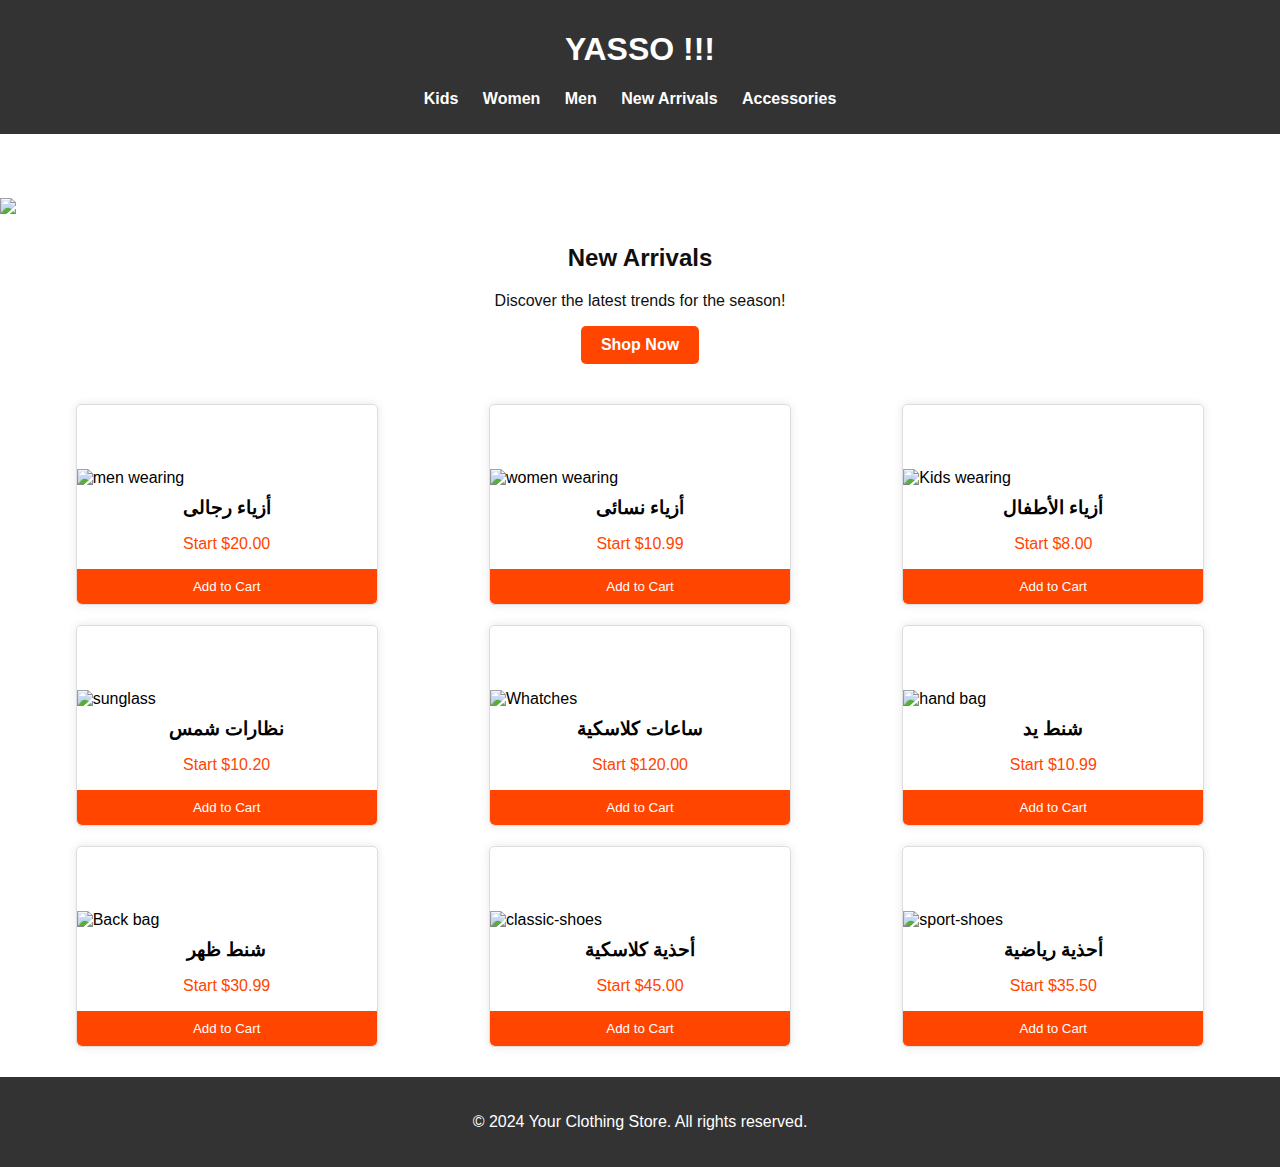
==== index.html @ d33ed579 "main code" ====
<!DOCTYPE html>
<html lang="en">
<head>
    <meta charset="UTF-8">
    <meta name="viewport" content="width=device-width, initial-scale=1.0">
    <link rel="stylesheet" href="styles.css">
    <title>YASSO Wearing</title>
</head>
<body>

    <header>
        <h1>YASSO !!!</h1>
        <nav>
            <ul>
                <li><a href="#kids-section">Kids</a></li>
                <li><a href="#women-section">Women</a></li>
                <li><a href="#men-section">Men</a></li>
              <li><a href="#arrival-section"> New Arrivals</a></li>
              <li><a href="#accessories-section">Accessories</a></li>
            </ul>
        </nav>
      	
    </header>
    <div id="header-banner">
        <img src="output.jpg">
    </div>
    <section id="featured-banner">
        <div class="banner-content">
            <h2>New Arrivals</h2>
            <p>Discover the latest trends for the season!</p>
          
            <a href="#new-arrivals" class="btn">Shop Now</a>
        </div>
    </section>

    <!-- Other sections and content can be added here -->

   <section class="product-cards">
        <div class="card" id="men-section">
            <img src="men-wearing.jpg" alt="men wearing">
            <h3>أزياء رجالى</h3>
            <p class="price">Start $20.00</p>
            <button onclick="myFunction()">Add to Cart</button>
        </div>

        <div class="card" id="women-section">
            <img src="women-wear.jpg" alt="women wearing">
            <h3>أزياء نسائى</h3>
            <p class="price">Start $10.99</p>
            <button onclick="myFunction()">Add to Cart</button>
        </div>
        <div class="card" id="kids-section">
            <img src="kids-wearing.jpg" alt="Kids wearing">
            <h3>أزياء الأطفال</h3>
            <p class="price">Start $8.00</p>
            <button onclick="myFunction()">Add to Cart</button>
        </div>
        <div class="card" id="accessories-section">
            <img src="sunglasses.jpg" alt="sunglass">
            <h3>نظارات شمس</h3>
            <p class="price">Start $10.20</p>
            <button onclick="myFunction()">Add to Cart</button>
        </div>

        <div class="card" id="">
            <img src="watches.jpg" alt="Whatches">
            <h3>ساعات كلاسكية</h3>
            <p class="price">Start $120.00</p>
            <button onclick="myFunction()">Add to Cart</button>
        </div>
        
        <div class="card">
            <img src="https://images.pexels.com/photos/1152077/pexels-photo-1152077.jpeg" alt="hand bag">
            <h3>شنط يد</h3>
            <p class="price">Start $10.99</p>
            <button onclick="myFunction()">Add to Cart</button>
        </div>

        <div class="card">
            <img src="https://images.pexels.com/photos/2081199/pexels-photo-2081199.jpeg" alt="Back bag">
            <h3>شنط ظهر</h3>
            <p class="price">Start $30.99</p>
            <button onclick="myFunction()">Add to Cart</button>
        </div>

        <div class="card">
            <img src="classic-shoes.jpg" alt="classic-shoes">
            <h3>أحذية كلاسكية</h3>
            <p class="price">Start $45.00</p>
            <button onclick="myFunction()">Add to Cart</button>
        </div>

        <div class="card">
            <img src="https://images.pexels.com/photos/1478442/pexels-photo-1478442.jpeg" alt="sport-shoes">
            <h3>أحذية رياضية</h3>
            <p class="price">Start $35.50</p>
            <button onclick="myFunction()">Add to Cart</button>
        </div>


        <!-- Add more cards as needed -->

    </section>

    <footer>
        <p>&copy; 2024 Your Clothing Store. All rights reserved.</p>
    </footer>
    <!-- <script>
        function myFunction() {
    var myWindow = window.open("cart-page.html", "", "width=200,height=100");
  }
        document.addEventListener('DOMContentLoaded', function () {
    const addToCartButtons = document.querySelectorAll('.add-to-cart-btn');
    const cartCountElement = document.getElementById('cart-count');

    let cartCount = 0;

    addToCartButtons.forEach(button => {
        button.addEventListener('click', function () {
            cartCount++;
            cartCountElement.textContent = cartCount;
            alert('Product added to cart!');
        });
    });
});
// Existing JavaScript code remains unchanged

function openPopup() {
    document.getElementById('popup').style.display = 'block';
}

function closePopup() {
    document.getElementById('popup').style.display = 'none';
}

    </script> -->
    <script src="index.js"></script>
</body>
</html>
---- styles.css ----
body {
    font-family: 'Arial', sans-serif;
    margin: 0;
    padding: 0;
}

header {
    background-color: #333;
    color: #fff;
    text-align: center;
    padding: 10px 0;
}
#header-banner {
	color: white;
	padding: 0;
	display: flex;
	justify-content: space-between;
	align-items: center;

}


div img  {

	width: 100%;

	height: auto;
  margin-top:4rem

}
nav ul {
    list-style: none;
    padding: 0;
}

nav ul li {
    display: inline;
    margin-right: 20px;
}

nav a {
    text-decoration: none;
    color: #fff;
    font-weight: bold;
}

#featured-banner {
    background-image: url('banner-image.jpg'); /* Add your banner image path */
    background-size: cover;
    background-position: center;
    color: #0f0f0f;
    text-align: center;
    padding: 10px 0;
}

.banner-content {
    max-width: 800px;
    margin: 0 auto;
}

.btn {
    display: inline-block;
    padding: 10px 20px;
    background-color: #ff4500; /* Add your desired button color */
    color: #fff;
    text-decoration: none;
    border-radius: 5px;
    font-weight: bold;
    margin:0 30px;
}

.product-cards {
    display: flex;
    justify-content: space-around;
    flex-wrap: wrap;
    margin: 20px;
}

.card {
    width: 300px;
    border: 1px solid #ddd;
    border-radius: 5px;
    overflow: hidden;
    margin: 10px;
    box-shadow: 0 0 10px rgba(0, 0, 0, 0.1);
}
.among{
    display: block;
    float: right;
}

.card img {
    width: 100%;
    height: 200px;
    object-fit: cover;
}

.card h3 {
    text-align: center;
    margin: 10px 0;
}

.price {
    text-align: center;
    color: #ff4500; /* Add your desired price color */
}

button {
    display: block;
    width: 100%;
    padding: 10px;
    background-color: #ff4500; /* Add your desired button color */
    color: #fff;
    border: none;
    cursor: pointer;
    border-radius: 0 0 5px 5px;
}
#kids-section{

}
button:hover {
    background-color: #e44d26; /* Add a slightly different color on hover */
}
/* Add styling for the footer */
footer {
    background-color: #333;
    color: #fff;
    text-align: center;
    padding: 20px 0;
    /* position: fixed; */
    bottom: 0;
    width: 100%;
    /* margin-top: 10rem; */
}
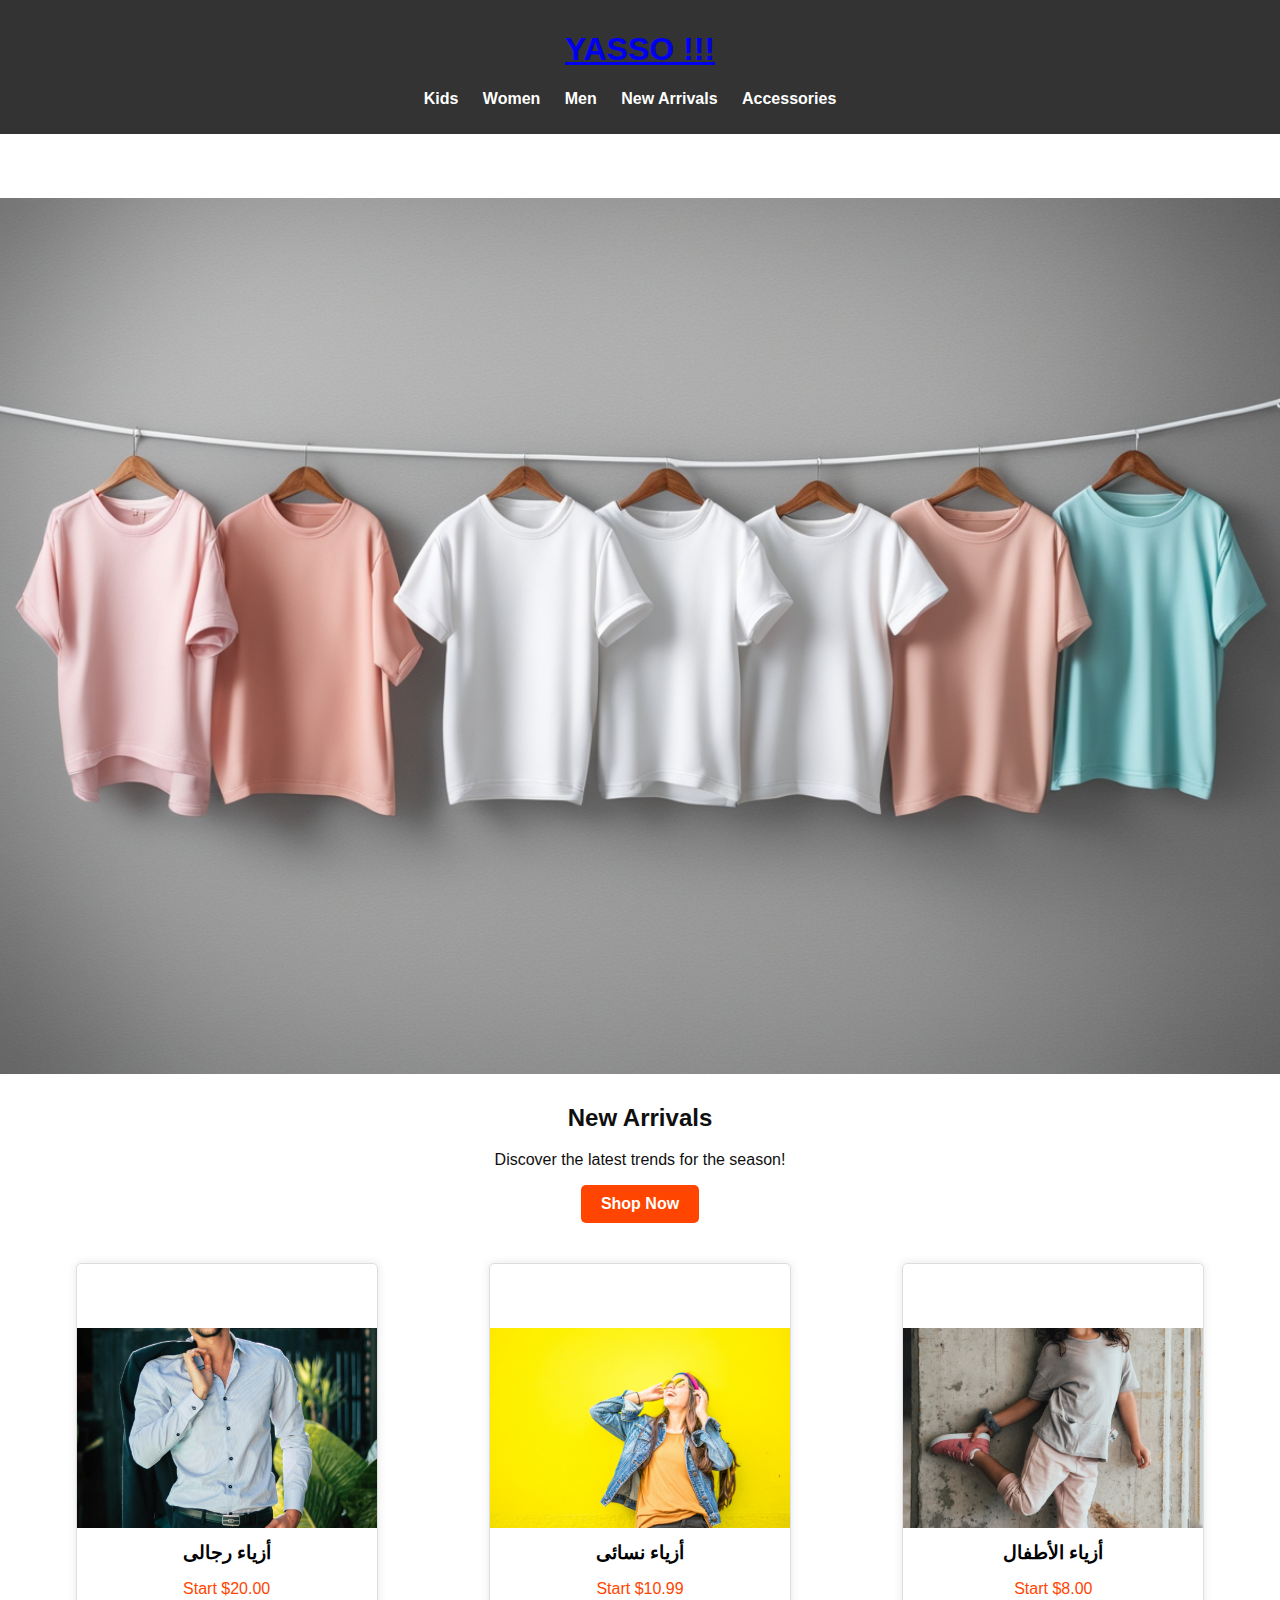
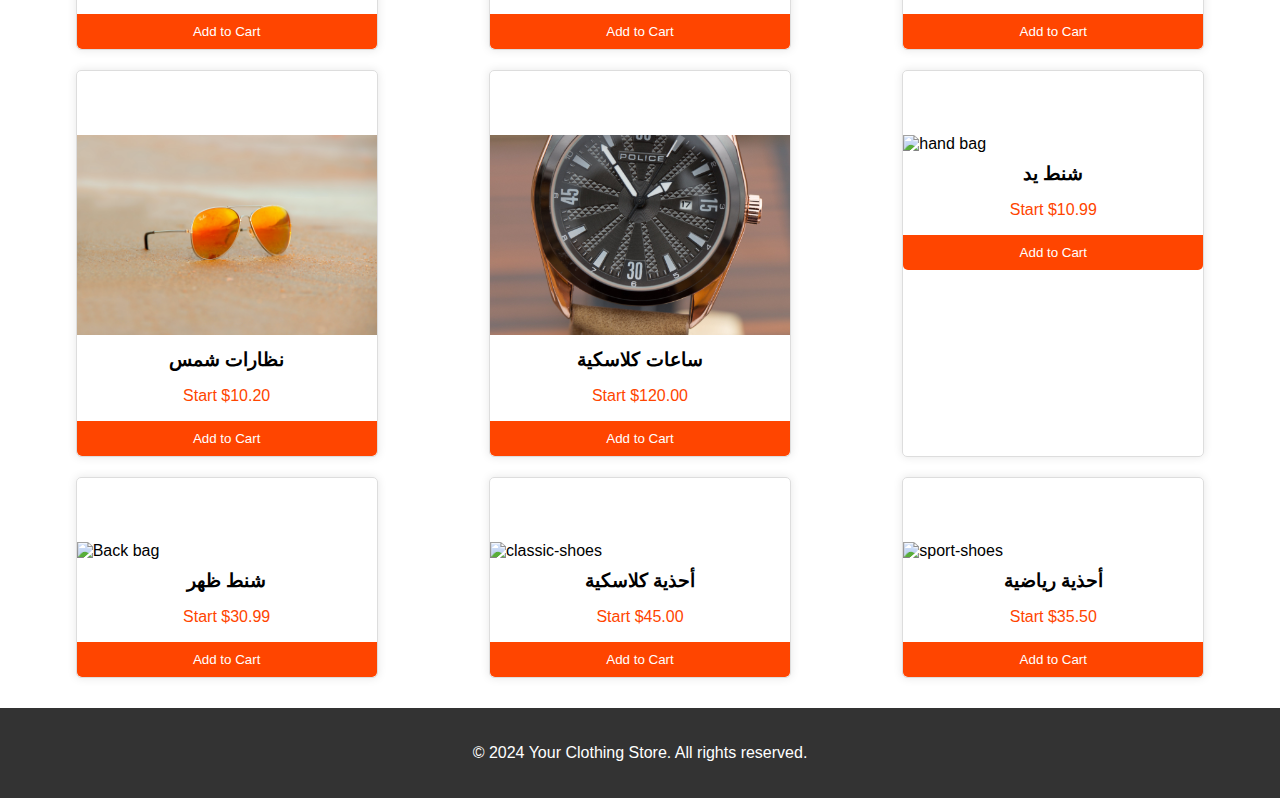
==== commit 1183a3b7: "Update index.html" ====
--- a/index.html
+++ b/index.html
@@ -9,7 +9,7 @@
 <body>
 
     <header>
-        <h1>YASSO !!!</h1>
+        <h1><a href="index.html">YASSO !!!</a> </h1>
         <nav>
             <ul>
                 <li><a href="#kids-section">Kids</a></li>
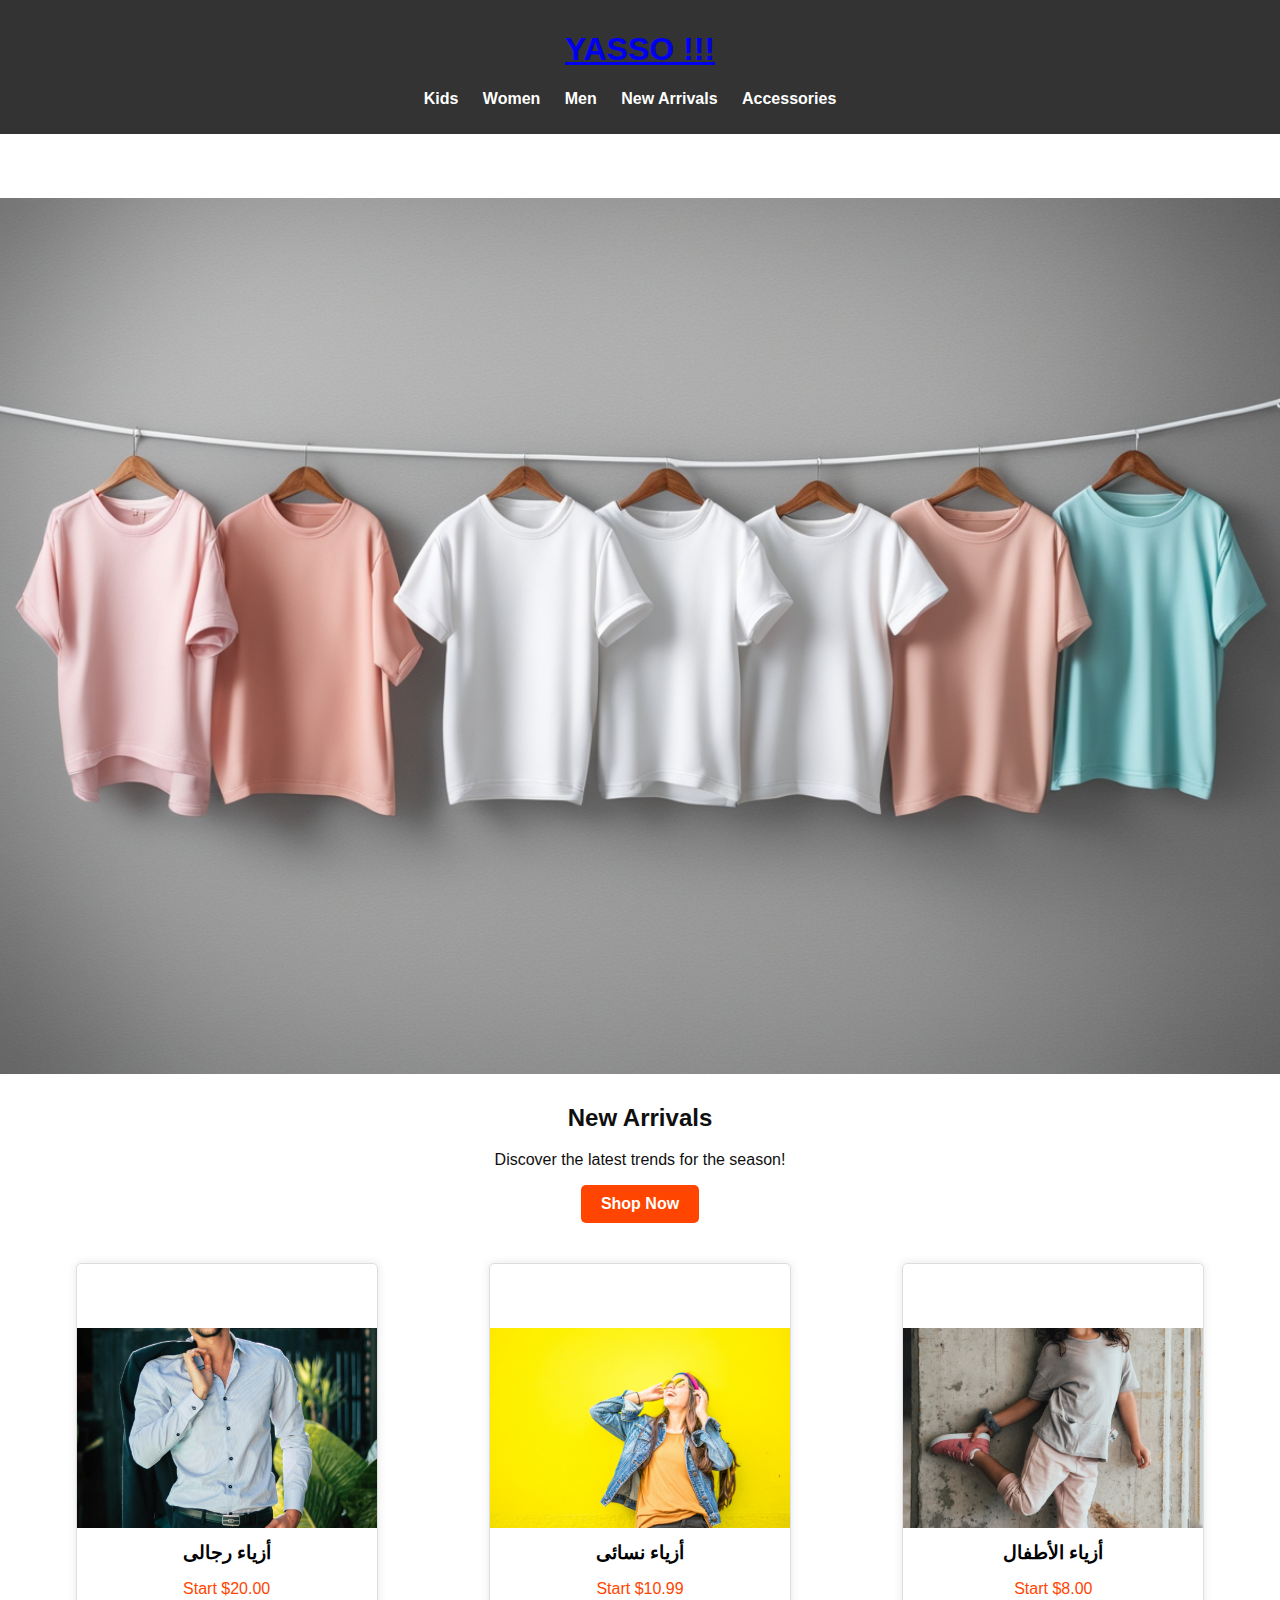
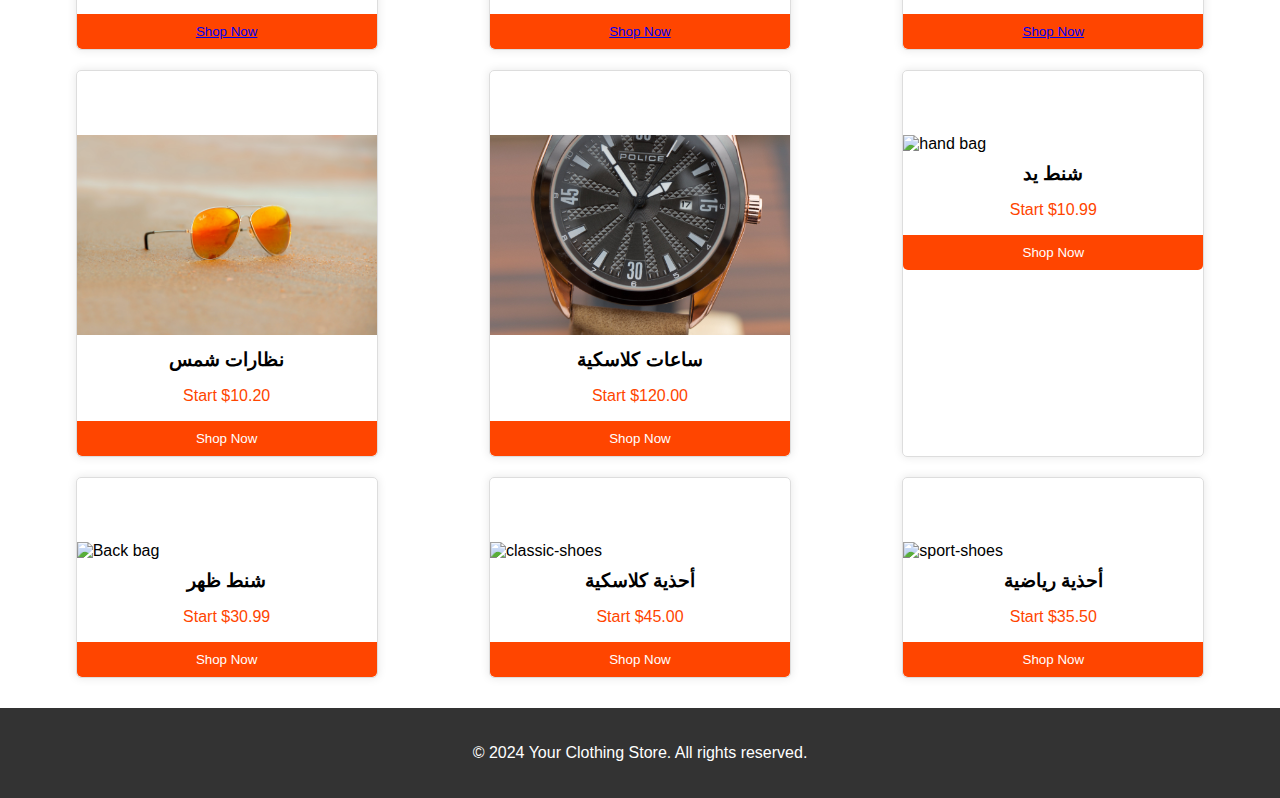
==== commit cc6ebf48: "edit index file" ====
--- a/index.html
+++ b/index.html
@@ -9,12 +9,13 @@
 <body>
 
     <header>
-        <h1><a href="index.html">YASSO !!!</a> </h1>
+        <h1>
+           <a href="index.html">YASSO !!!</a> </h1>
         <nav>
             <ul>
-                <li><a href="#kids-section">Kids</a></li>
-                <li><a href="#women-section">Women</a></li>
-                <li><a href="#men-section">Men</a></li>
+                <li><a href="product-kids-page.html">Kids</a></li>
+                <li><a href="product-women-page.html">Women</a></li>
+                <li><a href="product-men-page.html">Men</a></li>
               <li><a href="#arrival-section"> New Arrivals</a></li>
               <li><a href="#accessories-section">Accessories</a></li>
             </ul>
@@ -40,61 +41,61 @@
             <img src="men-wearing.jpg" alt="men wearing">
             <h3>أزياء رجالى</h3>
             <p class="price">Start $20.00</p>
-            <button onclick="myFunction()">Add to Cart</button>
+            <button ><a href="product-men-page.html">Shop Now</a></button>
         </div>
 
         <div class="card" id="women-section">
             <img src="women-wear.jpg" alt="women wearing">
             <h3>أزياء نسائى</h3>
             <p class="price">Start $10.99</p>
-            <button onclick="myFunction()">Add to Cart</button>
+            <button><a href="product-women-page.html">Shop Now</a></button>
         </div>
         <div class="card" id="kids-section">
             <img src="kids-wearing.jpg" alt="Kids wearing">
             <h3>أزياء الأطفال</h3>
             <p class="price">Start $8.00</p>
-            <button onclick="myFunction()">Add to Cart</button>
+            <button><a href="product-kids-page.html">Shop Now</a></button>
         </div>
         <div class="card" id="accessories-section">
             <img src="sunglasses.jpg" alt="sunglass">
             <h3>نظارات شمس</h3>
             <p class="price">Start $10.20</p>
-            <button onclick="myFunction()">Add to Cart</button>
+            <button onclick="myFunction()">Shop Now</button>
         </div>
 
         <div class="card" id="">
             <img src="watches.jpg" alt="Whatches">
             <h3>ساعات كلاسكية</h3>
             <p class="price">Start $120.00</p>
-            <button onclick="myFunction()">Add to Cart</button>
+            <button onclick="myFunction()">Shop Now</button>
         </div>
         
         <div class="card">
             <img src="https://images.pexels.com/photos/1152077/pexels-photo-1152077.jpeg" alt="hand bag">
             <h3>شنط يد</h3>
             <p class="price">Start $10.99</p>
-            <button onclick="myFunction()">Add to Cart</button>
+            <button onclick="myFunction()">Shop Now</button>
         </div>
 
         <div class="card">
             <img src="https://images.pexels.com/photos/2081199/pexels-photo-2081199.jpeg" alt="Back bag">
             <h3>شنط ظهر</h3>
             <p class="price">Start $30.99</p>
-            <button onclick="myFunction()">Add to Cart</button>
+            <button onclick="myFunction()">Shop Now</button>
         </div>
 
         <div class="card">
             <img src="classic-shoes.jpg" alt="classic-shoes">
             <h3>أحذية كلاسكية</h3>
             <p class="price">Start $45.00</p>
-            <button onclick="myFunction()">Add to Cart</button>
+            <button onclick="myFunction()">Shop Now</button>
         </div>
 
         <div class="card">
             <img src="https://images.pexels.com/photos/1478442/pexels-photo-1478442.jpeg" alt="sport-shoes">
             <h3>أحذية رياضية</h3>
             <p class="price">Start $35.50</p>
-            <button onclick="myFunction()">Add to Cart</button>
+            <button onclick="myFunction()">Shop Now</button>
         </div>
 
 
